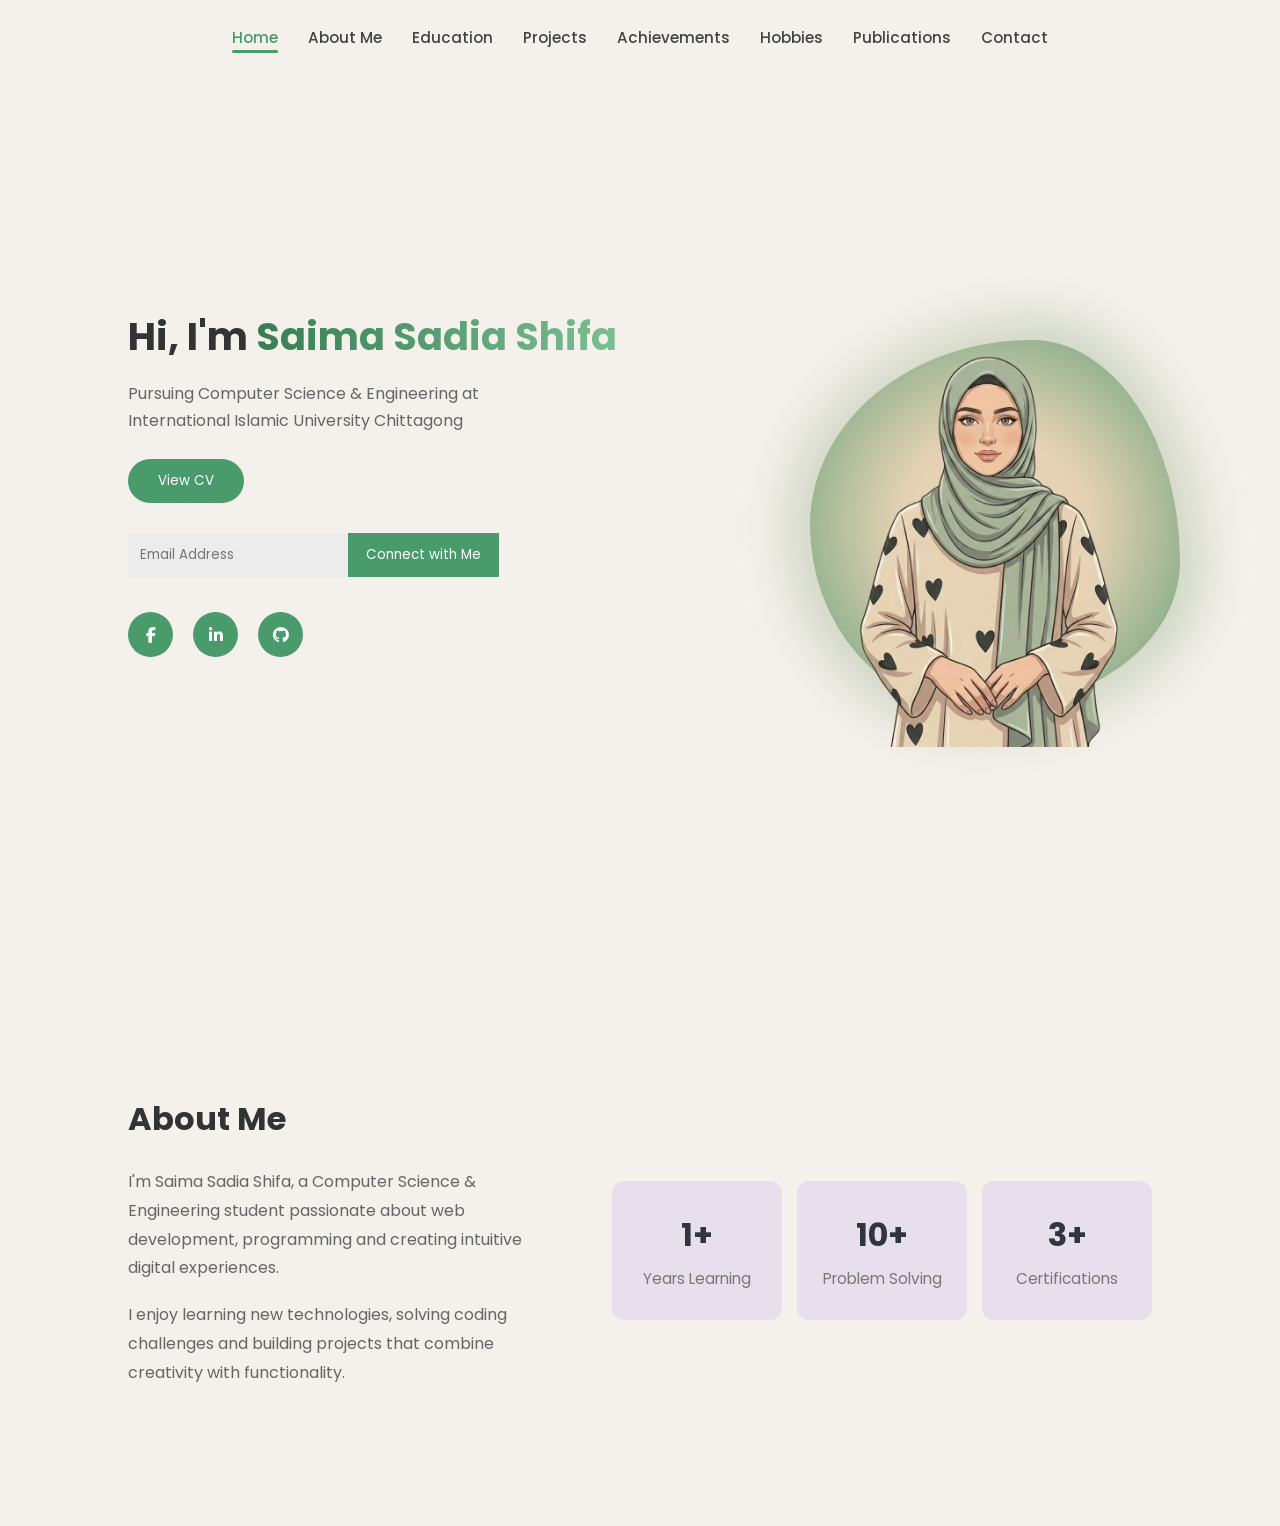
==== index.html @ caf3b298 "Rename Home.html to index.html" ====
<!DOCTYPE html>
<html lang="en">

<head>
    <meta charset="UTF-8">
    <meta name="viewport" content="width=device-width, initial-scale=1.0">
    <title>Portfolio Home</title>

    <link rel="stylesheet" href="Home.css">

    <link rel="stylesheet"
        href="https://cdnjs.cloudflare.com/ajax/libs/font-awesome/6.5.1/css/all.min.css">

</head>

<body>

    <header>

        <nav>

            <ul>

                <li><a href="#" class="active">Home</a></li>

                <li><a href="#about">About Me</a></li>

                <li><a href="Education.html">Education</a></li>

                <li><a href="Projects.html">Projects</a></li>

                <li><a href="Achievements.html">Achievements</a></li>

                <li><a href="Hobbies.html">Hobbies</a></li>

                <li><a href="Publications.html">Publications</a></li>

                <li><a href="Contact.html">Contact</a></li>

            </ul>

        </nav>

    </header>



    <!-- HERO -->

    <section class="main">

        <div class="main-text">

            <h1>
                Hi, I'm
                <span>Saima Sadia Shifa</span>
            </h1>

            <p>
                Pursuing Computer Science & Engineering at<br>
                International Islamic University Chittagong
            </p>

            <button class="cv-btn">
                View CV
            </button>


            <!-- CONNECT FORM -->

            <form
                class="connect"
                action="https://formsubmit.co/shifasaimasadia@gmail.com"
                method="POST">

                <input
                    type="email"
                    name="email"
                    placeholder="Email Address"
                    required>

                <input
                    type="hidden"
                    name="_subject"
                    value="New Portfolio Connection">

                <input
                    type="hidden"
                    name="_captcha"
                    value="false">

                <input
                    type="hidden"
                    name="_template"
                    value="table">

                <button type="submit">
                    Connect with Me
                </button>

            </form>


            <div class="socials">

                <a href="#">
                    <i class="fab fa-facebook-f"></i>
                </a>

                <a href="#">
                    <i class="fab fa-linkedin-in"></i>
                </a>

                <a href="#">
                    <i class="fab fa-github"></i>
                </a>

            </div>


            <a href="#about" class="scroll">

                Scroll Down ↓

            </a>

        </div>


        <div class="main-image">

            <div class="blob"></div>

            <img src="DP.png" alt="Profile">

        </div>

    </section>



    <!-- ABOUT -->

    <section id="about" class="about">

        <div class="about-wrapper">

            <div class="about-content">

                <h2>About Me</h2>

                <p>
                    I'm Saima Sadia Shifa, a Computer Science &
                    Engineering student passionate about web
                    development, programming and creating
                    intuitive digital experiences.
                </p>

                <p>
                    I enjoy learning new technologies,
                    solving coding challenges and building
                    projects that combine creativity
                    with functionality.
                </p>

            </div>


            <div class="about-stats">

                <div class="stat-card">

                    <h3>1+</h3>

                    <p>Years Learning</p>

                </div>

                <div class="stat-card">

                    <h3>10+</h3>

                    <p>Problem Solving</p>

                </div>

                <div class="stat-card">

                    <h3>3+</h3>

                    <p>Certifications</p>

                </div>

            </div>

        </div>

    </section>

</body>

</html>
---- Home.css ----
@import url('https://fonts.googleapis.com/css2?family=Poppins:wght@300;400;500;600;700&display=swap');

*{
    margin:0;
    padding:0;
    box-sizing:border-box;
    font-family:'Poppins',sans-serif;
}

html{
    scroll-behavior:smooth;
}

body{
    background:#F4F0EB;
    overflow-x:hidden;
    color:#333;
}

/* NAVBAR  */

nav{
    padding:25px 5%;
}

nav ul{
    display:flex;
    justify-content:center;
    align-items:center;
    gap:30px;
    list-style:none;
    flex-wrap:wrap;
}

nav li{
    white-space:nowrap;
}

nav a{
    text-decoration:none;
    color:#444;
    font-size:.95rem;
    font-weight:500;
    position:relative;
    transition:.3s;
}

nav a:hover,
nav a.active{
    color:#4a9b6b;
}

nav a::after{
    content:'';
    position:absolute;
    left:0;
    bottom:-5px;
    width:0;
    height:3px;
    background:#4a9b6b;
    border-radius:3px;
    transition:.3s;
}

nav a:hover::after,
nav a.active::after{
    width:100%;
}

/*  MAIN  */

.main{
    width:80%;
    margin:auto;
    min-height:100vh;

    display:flex;
    justify-content:space-between;
    align-items:center;
}

.main-text{
    max-width:500px;
}

.main-text h1{
    font-size:2.4rem;
    margin-bottom:15px;
}

.main-text span{

    background: linear-gradient(
        90deg,
        #377d53,
        #7bbf91,
        #555,
        #4a9b6b
    );

    background-size:300% 300%;

    background-clip:text;
    -webkit-background-clip:text;

    color:transparent;
    -webkit-text-fill-color:transparent;

    animation:textShift 3s ease-in-out infinite;
}

.main-text p{
    color:#666;
    line-height:1.7;
    margin-bottom:25px;
}

/*  BUTTON  */

.cv-btn{
    border:none;
    background:#4a9b6b;
    color:white;

    padding:12px 30px;

    border-radius:30px;

    cursor:pointer;

    transition:.3s;

    margin-bottom:30px;
}

.cv-btn:hover{

    transform:translateY(-4px);

    box-shadow:0 10px 25px rgba(74,155,107,.3);

}

/* CONNECT */

.connect{

    display:flex;

    margin-bottom:35px;

}

.connect input{

    padding:12px;

    border:none;

    outline:none;

    background:#ececec;

    width:220px;

}

.connect button{

    border:none;

    background:#4a9b6b;

    color:white;

    padding:12px 18px;

    cursor:pointer;

    transition:.3s;

}

.connect button:hover{

    background:#7bbf91;

}

/*  SOCIAL  */

.socials{

    display:flex;

    gap:20px;

}

.socials a{

    width:45px;

    height:45px;

    border-radius:50%;

    background:#4a9b6b;

    display:flex;

    justify-content:center;

    align-items:center;

    color:white;

    text-decoration:none;

    transition:.4s;

}

.socials a:hover{

    transform:translateY(-8px) rotate(360deg);

    box-shadow:0 10px 20px rgba(0,0,0,.15);

}

/*  SCROLL  */

.scroll{

    display:inline-block;

    margin-top:60px;

    text-decoration:none;

    color:#555;

    animation:

    bounce 2s infinite,

    fadeOut 8s forwards;

}

/*  IMAGE  */

.main-image{

    position:relative;

}

.blob{

    width:370px;

    height:370px;

    background:radial-gradient(

        circle,

        #e7d3b5 0%,

        #e7d3b5 35%,

        #519872 100%

    );

    border-radius:
        60% 40% 55% 45% /
        50% 60% 40% 50%;

    position:absolute;

    top:50%;

    left:65%;

    transform:translate(-50%,-50%);

    z-index:-1;

    animation:morph 8s ease-in-out infinite;

}

.blob::before{

    content:"";

    position:absolute;

    inset:-20px;

    background:inherit;

    border-radius:inherit;

    filter:blur(25px);

    opacity:.5;

}

.main-image img{

    width:450px;

    position:relative;

    left:60px;

    animation:float 4s ease-in-out infinite;

}

/*  ABOUT  */

.about{

    width:80%;
    margin:auto;
    padding:120px 0;

}

.about-wrapper{

    display:flex;

    justify-content:space-between;

    align-items:center;

    gap:80px;

}

.about-content{

    flex:1;

}

.about-content h2{

    font-size:2rem;

    margin-bottom:25px;

}

.about-content p{

    color:#666;

    line-height:1.8;

    margin-bottom:18px;

}

.about-stats{

    display:flex;

    gap:15px;

}

.stat-card{

    width:170px;

    padding:30px 20px;

    background:#E8DFED;

    border-radius:12px;

    text-align:center;

    transition:.3s;

}

.stat-card:hover{

    transform:translateY(-8px);

    box-shadow:0 10px 25px #377d53;

}

.stat-card h3{

    font-size:2rem;

    color:#2f3640;

    margin-bottom:8px;

}

.stat-card p{

    color:#777;

    font-size:.95rem;

}

/*  PLACEHOLDER SECTIONS  */

section[id]{

    scroll-margin-top:100px;

}

#education,
#projects,
#achievements,
#hobbies,
#publications,
#contact{

    width:80%;

    margin:auto;

    padding:120px 0;

}

#education h2,
#projects h2,
#achievements h2,
#hobbies h2,
#publications h2,
#contact h2{

    font-size:2rem;

    margin-bottom:20px;

}

/* ANIMATIONS  */

@keyframes textShift{

    0%{
        background-position:0% 50%;
    }

    50%{
        background-position:100% 50%;
    }

    100%{
        background-position:0% 50%;
    }

}

@keyframes float{

    0%,100%{
        transform:translateY(0);
    }

    50%{
        transform:translateY(-15px);
    }

}

@keyframes bounce{

    0%,100%{
        transform:translateY(0);
    }

    50%{
        transform:translateY(10px);
    }

}

@keyframes fadeOut{

    0%,70%{
        opacity:1;
    }

    100%{
        opacity:0;
        visibility:hidden;
    }

}

@keyframes morph{

    0%{

        border-radius:
        50% 40% 60% 30%;

    }

    50%{

        border-radius:
        35% 60% 40% 55%;

    }

    100%{

        border-radius:
        50% 40% 60% 30%;

    }

}
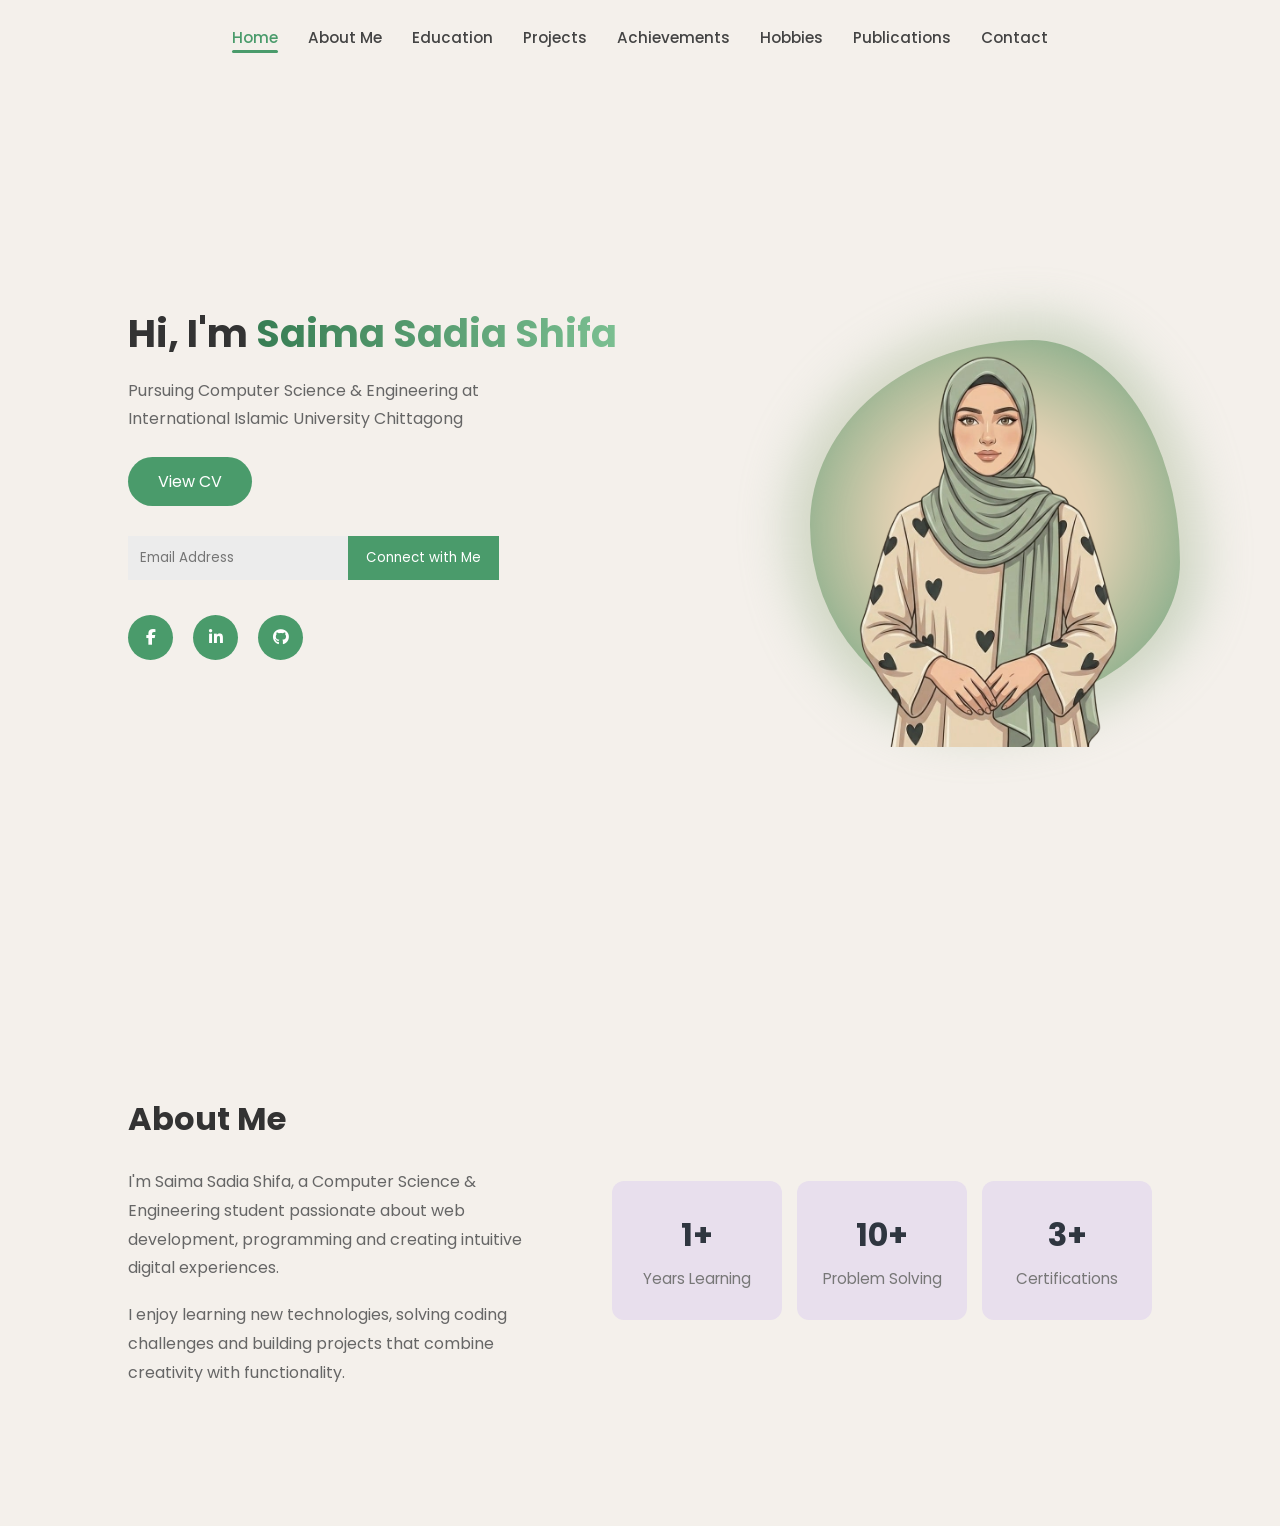
==== commit 6875e919: "Added CV and social links" ====
--- a/index.html
+++ b/index.html
@@ -61,9 +61,11 @@
                 International Islamic University Chittagong
             </p>
 
-            <button class="cv-btn">
+            <a href="CV.pdf"
+            target="_blank"
+            class="cv-btn">
                 View CV
-            </button>
+            </a>
 
 
             <!-- CONNECT FORM -->
@@ -103,15 +105,15 @@
 
             <div class="socials">
 
-                <a href="#">
+                <a href="https://www.facebook.com/KuromiiShii/">
                     <i class="fab fa-facebook-f"></i>
                 </a>
 
-                <a href="#">
+                <a href="https://www.linkedin.com/in/saima-sadia-shifa-9128552a0/">
                     <i class="fab fa-linkedin-in"></i>
                 </a>
 
-                <a href="#">
+                <a href="https://github.com/ssshifa">
                     <i class="fab fa-github"></i>
                 </a>
 
--- a/Home.css
+++ b/Home.css
@@ -115,9 +115,14 @@
     margin-bottom:25px;
 }
 
-/*  BUTTON  */
+/* BUTTON */
 
 .cv-btn{
+
+    display:inline-block;
+
+    text-decoration:none;
+
     border:none;
     background:#4a9b6b;
     color:white;
@@ -131,6 +136,7 @@
     transition:.3s;
 
     margin-bottom:30px;
+
 }
 
 .cv-btn:hover{
@@ -535,3 +541,96 @@
 
 }
 
+/* Responsive */
+/* ================= Mobile Responsive ================= */
+
+@media screen and (max-width:768px){
+
+    nav{
+        padding:20px 5%;
+    }
+
+    nav ul{
+        gap:15px;
+        justify-content:center;
+    }
+
+    .main{
+        width:90%;
+        flex-direction:column-reverse;
+        justify-content:center;
+        text-align:center;
+        gap:40px;
+        padding:30px 0;
+    }
+
+    .main-text{
+        max-width:100%;
+    }
+
+    .main-text h1{
+        font-size:2rem;
+    }
+
+    .main-text p{
+        font-size:.95rem;
+    }
+
+    .main-image img{
+        width:280px;
+        left:0;
+    }
+
+    .blob{
+        width:240px;
+        height:240px;
+        left:50%;
+    }
+
+    .connect{
+        flex-direction:column;
+        align-items:center;
+        gap:10px;
+    }
+
+    .connect input,
+    .connect button{
+        width:100%;
+        max-width:320px;
+    }
+
+    .socials{
+        justify-content:center;
+    }
+
+    .about{
+        width:90%;
+    }
+
+    .about-wrapper{
+        flex-direction:column;
+        text-align:center;
+        gap:40px;
+    }
+
+    .about-stats{
+        flex-wrap:wrap;
+        justify-content:center;
+    }
+
+    .stat-card{
+        width:150px;
+    }
+
+    #education,
+    #projects,
+    #achievements,
+    #hobbies,
+    #publications,
+    #contact{
+        width:90%;
+    }
+
+}
+
+
